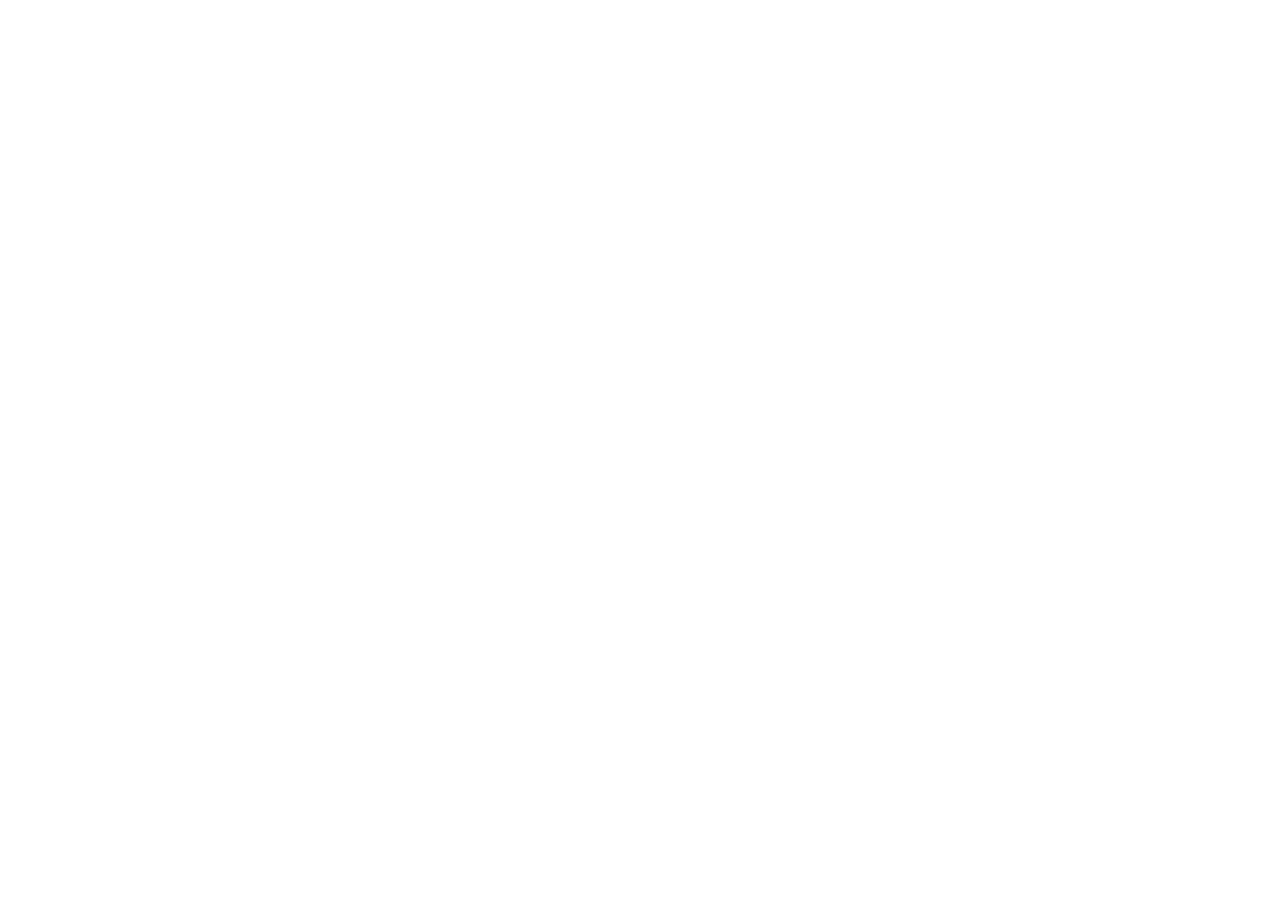
==== index.html @ 1b0fc269 "El inicio del fin" ====
<!DOCTYPE html>
<html lang="en">
<head>
    <meta charset="UTF-8">
    <meta name="viewport" content="width=device-width, initial-scale=1.0">
    <title>Visitas Ricaldone</title>
    <link rel="stylesheet" href="./Style.css">
</head>
<body>

    <header>

    </header>

    

    <footer>

    </footer>
    
</body>
</html>
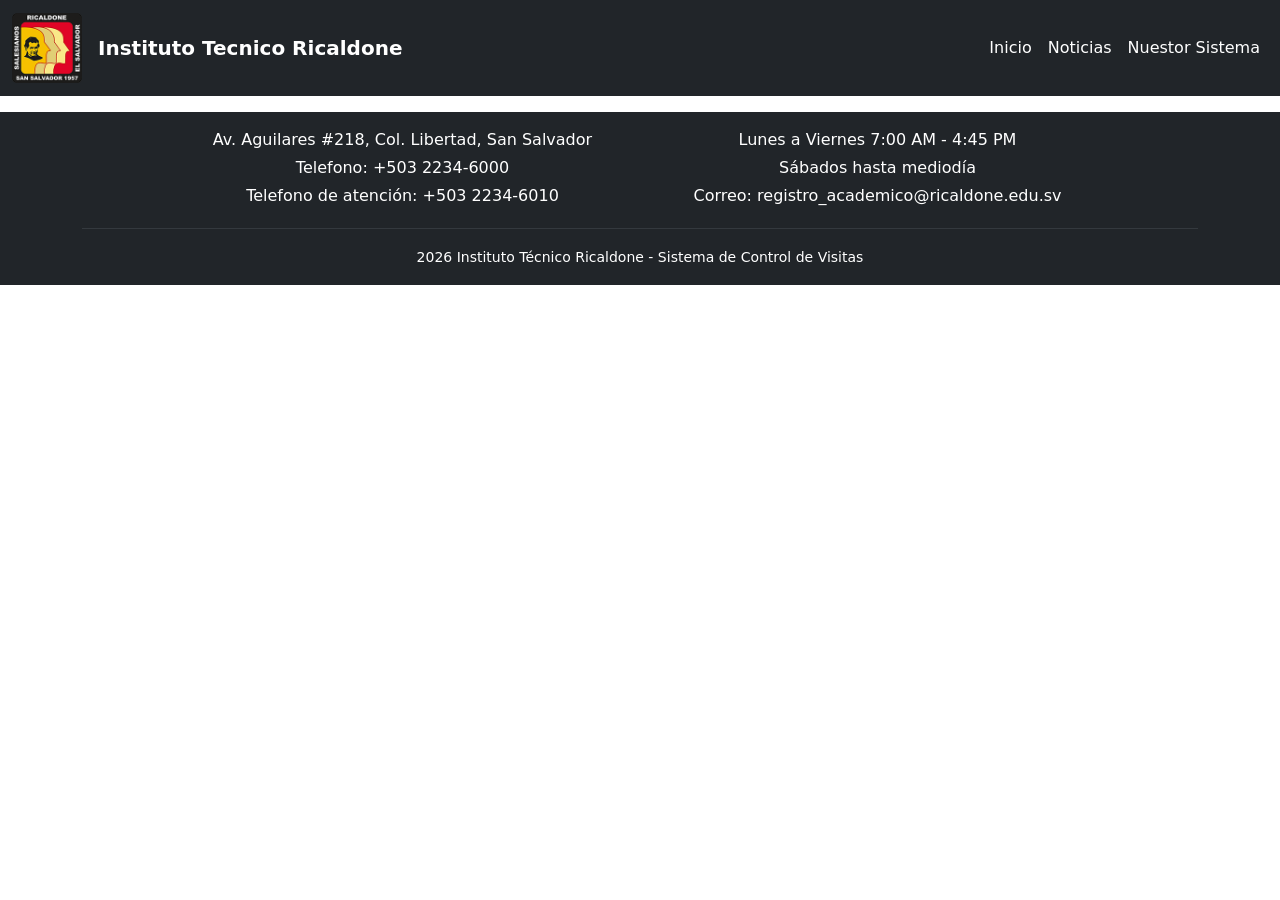
==== commit ee17badc: "navbarYfooter" ====
--- a/index.html
+++ b/index.html
@@ -5,18 +5,85 @@
     <meta name="viewport" content="width=device-width, initial-scale=1.0">
     <title>Visitas Ricaldone</title>
     <link rel="stylesheet" href="./Style.css">
+    <link href="https://cdn.jsdelivr.net/npm/bootstrap@5.3.8/dist/css/bootstrap.min.css" rel="stylesheet" integrity="sha384-sRIl4kxILFvY47J16cr9ZwB07vP4J8+LH7qKQnuqkuIAvNWLzeN8tE5YBujZqJLB" crossorigin="anonymous">
 </head>
 <body>
 
     <header>
-
+        <nav class="navbar navbar-expand-lg bg-dark navbar-dark">
+  <div class="container-fluid">
+    <a class="navbar-brand d-flex align-items-center" href="#">
+        <img src="img/logoRicaldone.png" alt="Logo Ricaldone" width="70px" class="me-3">
+        <span class="fs-5 fw-semibold d-none d-sm-block">Instituto Tecnico Ricaldone</span>
+      </a>
+    <button class="navbar-toggler" type="button" data-bs-toggle="collapse" data-bs-target="#navbarNav" aria-controls="navbarNav" aria-expanded="false" aria-label="Toggle navigation">
+      <span class="navbar-toggler-icon"></span>
+    </button>
+    <div class="collapse navbar-collapse" id="navbarNav">
+      <ul class="navbar-nav ms-auto">
+        <li class="nav-item">
+          <a class="nav-link active" aria-current="page" href="#">Inicio</a>
+        </li>
+        <li class="nav-item">
+          <a class="nav-link active" aria-current="page" href="#">Noticias</a>
+        </li>
+        <li class="nav-item">
+          <a class="nav-link active" aria-current="page" href="#">Nuestor Sistema</a>
+        </li>
+      </ul>
+    </div>
+  </div>
+</nav>  
     </header>
 
     
 
-    <footer>
+    
+    <footer class="py-3 mt-3 bg-dark text-white">
+    <div class="container">
+        <div class="row text-center justify-content-center">
+            
+            <div class="col-md-5">
+                <p class="mb-1">
+                    <i class="bi bi-geo-alt-fill"></i>
+                    Av. Aguilares #218, Col. Libertad, San Salvador
+                </p>
+                <p class="mb-1">
+                    <i class="bi bi-telephone-fill"></i>
+                    Telefono: +503 2234-6000
+                </p>
+                <p class="mb-1">
+                    <i class="bi bi-telephone-fill"></i>
+                    Telefono de atención: +503 2234-6010
+                </p>
+                
+            </div>
 
-    </footer>
+            <div class="col-md-5 mt-3 mt-md-0">
+                <p class="mb-1">
+                    Lunes a Viernes 7:00 AM - 4:45 PM
+                </p>
+                <p class="mb-1">
+                    Sábados hasta mediodía
+                </p>
+                <p class="mb-1">
+                    Correo:
+                    registro_academico@ricaldone.edu.sv
+                </p>
+            </div>
+            
+        </div>
+        
+        <hr class="border-secondary">
+        
+        <div class="text-center">
+            <small>
+                2026 Instituto Técnico Ricaldone - Sistema de Control de Visitas
+            </small>
+        </div>
+    </div>
+</footer>
     
+    <script src="https://cdn.jsdelivr.net/npm/bootstrap@5.3.8/dist/js/bootstrap.bundle.min.js" integrity="sha384-FKyoEForCGlyvwx9Hj09JcYn3nv7wiPVlz7YYwJrWVcXK/BmnVDxM+D2scQbITxI" crossorigin="anonymous"></script>
 </body>
 </html>
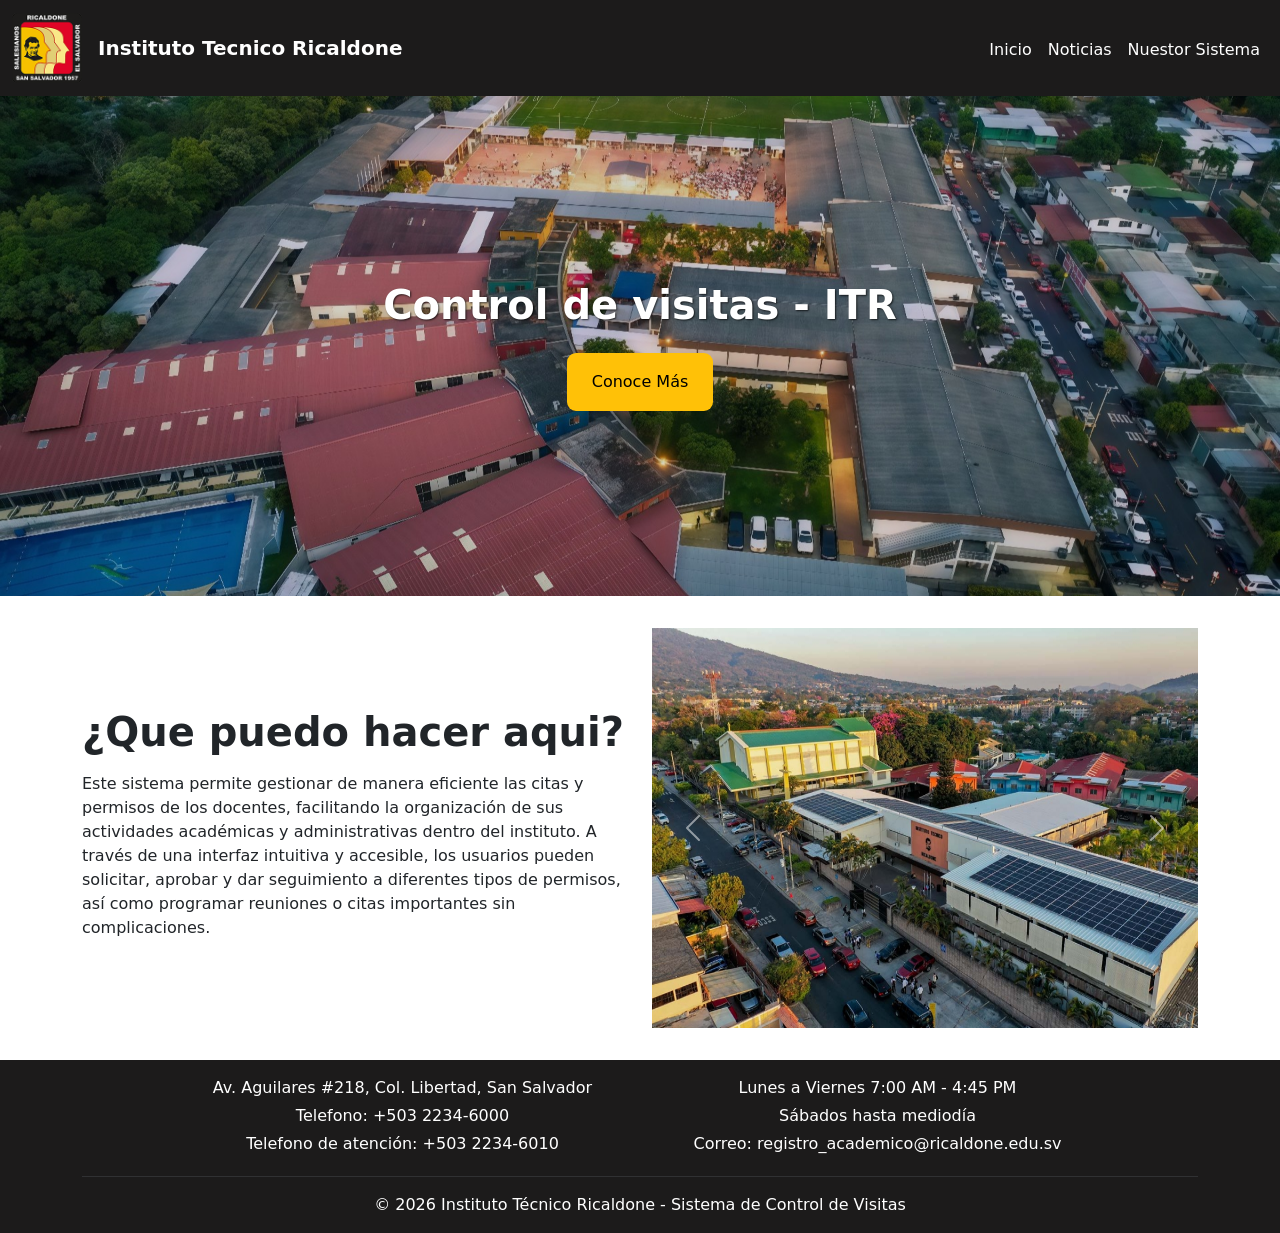
==== commit 6c262fa2: "pantallaInicio" ====
--- a/index.html
+++ b/index.html
@@ -5,14 +5,16 @@
     <meta name="viewport" content="width=device-width, initial-scale=1.0">
     <title>Visitas Ricaldone</title>
     <link rel="stylesheet" href="./Style.css">
+    <link rel="shortcut icon" href="img/" type="image/x-icon">
     <link href="https://cdn.jsdelivr.net/npm/bootstrap@5.3.8/dist/css/bootstrap.min.css" rel="stylesheet" integrity="sha384-sRIl4kxILFvY47J16cr9ZwB07vP4J8+LH7qKQnuqkuIAvNWLzeN8tE5YBujZqJLB" crossorigin="anonymous">
+
 </head>
 <body>
 
     <header>
-        <nav class="navbar navbar-expand-lg bg-dark navbar-dark">
+        <nav class="navbar navbar-expand-lg  navbar-dark" style="background-color: #1C1B1B;">
   <div class="container-fluid">
-    <a class="navbar-brand d-flex align-items-center" href="#">
+    <a class="navbar-brand d-flex align-items-center" href="index.html">
         <img src="img/logoRicaldone.png" alt="Logo Ricaldone" width="70px" class="me-3">
         <span class="fs-5 fw-semibold d-none d-sm-block">Instituto Tecnico Ricaldone</span>
       </a>
@@ -22,13 +24,13 @@
     <div class="collapse navbar-collapse" id="navbarNav">
       <ul class="navbar-nav ms-auto">
         <li class="nav-item">
-          <a class="nav-link active" aria-current="page" href="#">Inicio</a>
+          <a class="nav-link active" aria-current="page" href="index.html">Inicio</a>
         </li>
         <li class="nav-item">
-          <a class="nav-link active" aria-current="page" href="#">Noticias</a>
+          <a class="nav-link active" aria-current="page" href="noticias.html">Noticias</a>
         </li>
         <li class="nav-item">
-          <a class="nav-link active" aria-current="page" href="#">Nuestor Sistema</a>
+          <a class="nav-link active" aria-current="page" href="nuestroSistema.html">Nuestor Sistema</a>
         </li>
       </ul>
     </div>
@@ -36,10 +38,54 @@
 </nav>  
     </header>
 
+        <section class="position-relative">
+        <div id="carouselExampleSlidesOnly" class="carousel slide" data-bs-ride="carousel">
+  <div class="carousel-inner">
+    <div class="carousel-item active">
+      <img src="img/itr2.jpg" class="d-block w-100" alt="... " style="height: 500px; object-fit: cover;">
+    </div>
+  </div>
+</div>
+
+<div class="position-absolute text-center top-50 start-50 translate-middle text-center w-100" style="z-index: 10;">
     
+    <h1 class="text-white fw-semibold" style="text-shadow: 1px 1px 2px rgba(0,0,0,0.7) ;">Control de visitas - ITR</h1>
 
-    
-    <footer class="py-3 mt-3 bg-dark text-white">
+    <a href="conoceMas.html" class="btn mt-3 px-4 py-3" style="background-color: #ffc107; color: #000; border-radius: 9px; font-size: 500;">Conoce Más</a>
+</div>
+    </section>
+
+        <section class="container my-3">
+        <div class="row align-items-center">
+            <div class="col-md-6">
+                <h1 class="py-2"><b>¿Que puedo hacer aqui?</b></h1>
+                <p>Este sistema permite gestionar de manera eficiente las citas y permisos de los docentes, facilitando la organización de sus actividades académicas y administrativas dentro del instituto. A través de una interfaz intuitiva y accesible, los usuarios pueden solicitar, aprobar y dar seguimiento a diferentes tipos de permisos, así como programar reuniones o citas importantes sin complicaciones.</p>
+            </div>
+
+            <div class="col-md-6 my-3">
+                <div id="carouselExampleInterval" class="carousel slide" data-bs-ride="carousel">
+  <div class="carousel-inner">
+    <div class="carousel-item active" data-bs-interval="10000">
+      <img src="img/ricaldone2.jpg" class="d-block w-100" alt="..." height="400">
+    </div>
+    <div class="carousel-item" data-bs-interval="2000">
+      <img src="img/ricaldone.jpg" class="d-block w-100" alt="..." height="400">
+    </div>
+  </div>
+  <button class="carousel-control-prev" type="button" data-bs-target="#carouselExampleInterval" data-bs-slide="prev">
+    <span class="carousel-control-prev-icon" aria-hidden="true"></span>
+    <span class="visually-hidden">Previous</span>
+  </button>
+  <button class="carousel-control-next" type="button" data-bs-target="#carouselExampleInterval" data-bs-slide="next">
+    <span class="carousel-control-next-icon" aria-hidden="true"></span>
+    <span class="visually-hidden">Next</span>
+  </button>
+</div>
+            </div>
+        </div>
+      </section>
+
+    <footer class="py-3 mt-3 text-white" style="background-color: #1C1B1B;">
     <div class="container">
         <div class="row text-center justify-content-center">
             
@@ -56,7 +102,6 @@
                     <i class="bi bi-telephone-fill"></i>
                     Telefono de atención: +503 2234-6010
                 </p>
-                
             </div>
 
             <div class="col-md-5 mt-3 mt-md-0">
@@ -77,9 +122,7 @@
         <hr class="border-secondary">
         
         <div class="text-center">
-            <small>
-                2026 Instituto Técnico Ricaldone - Sistema de Control de Visitas
-            </small>
+                &copy; 2026 Instituto Técnico Ricaldone - Sistema de Control de Visitas
         </div>
     </div>
 </footer>
--- a/Style.css
+++ b/Style.css
@@ -0,0 +1,18 @@
+.navbar-nav .nav-link{
+    position: relative;
+    padding-bottom: 5px;
+}
+
+.navbar-nav .nav-link::after{
+    content: '';
+    position: absolute;
+    height: 2px;
+    bottom: 0;
+    left: 0;
+    background-color: #fff;
+    transition: width 0.3s ease;
+}
+
+.navbar-nav .nav-link:hover::after{
+    width: 100%;
+}
